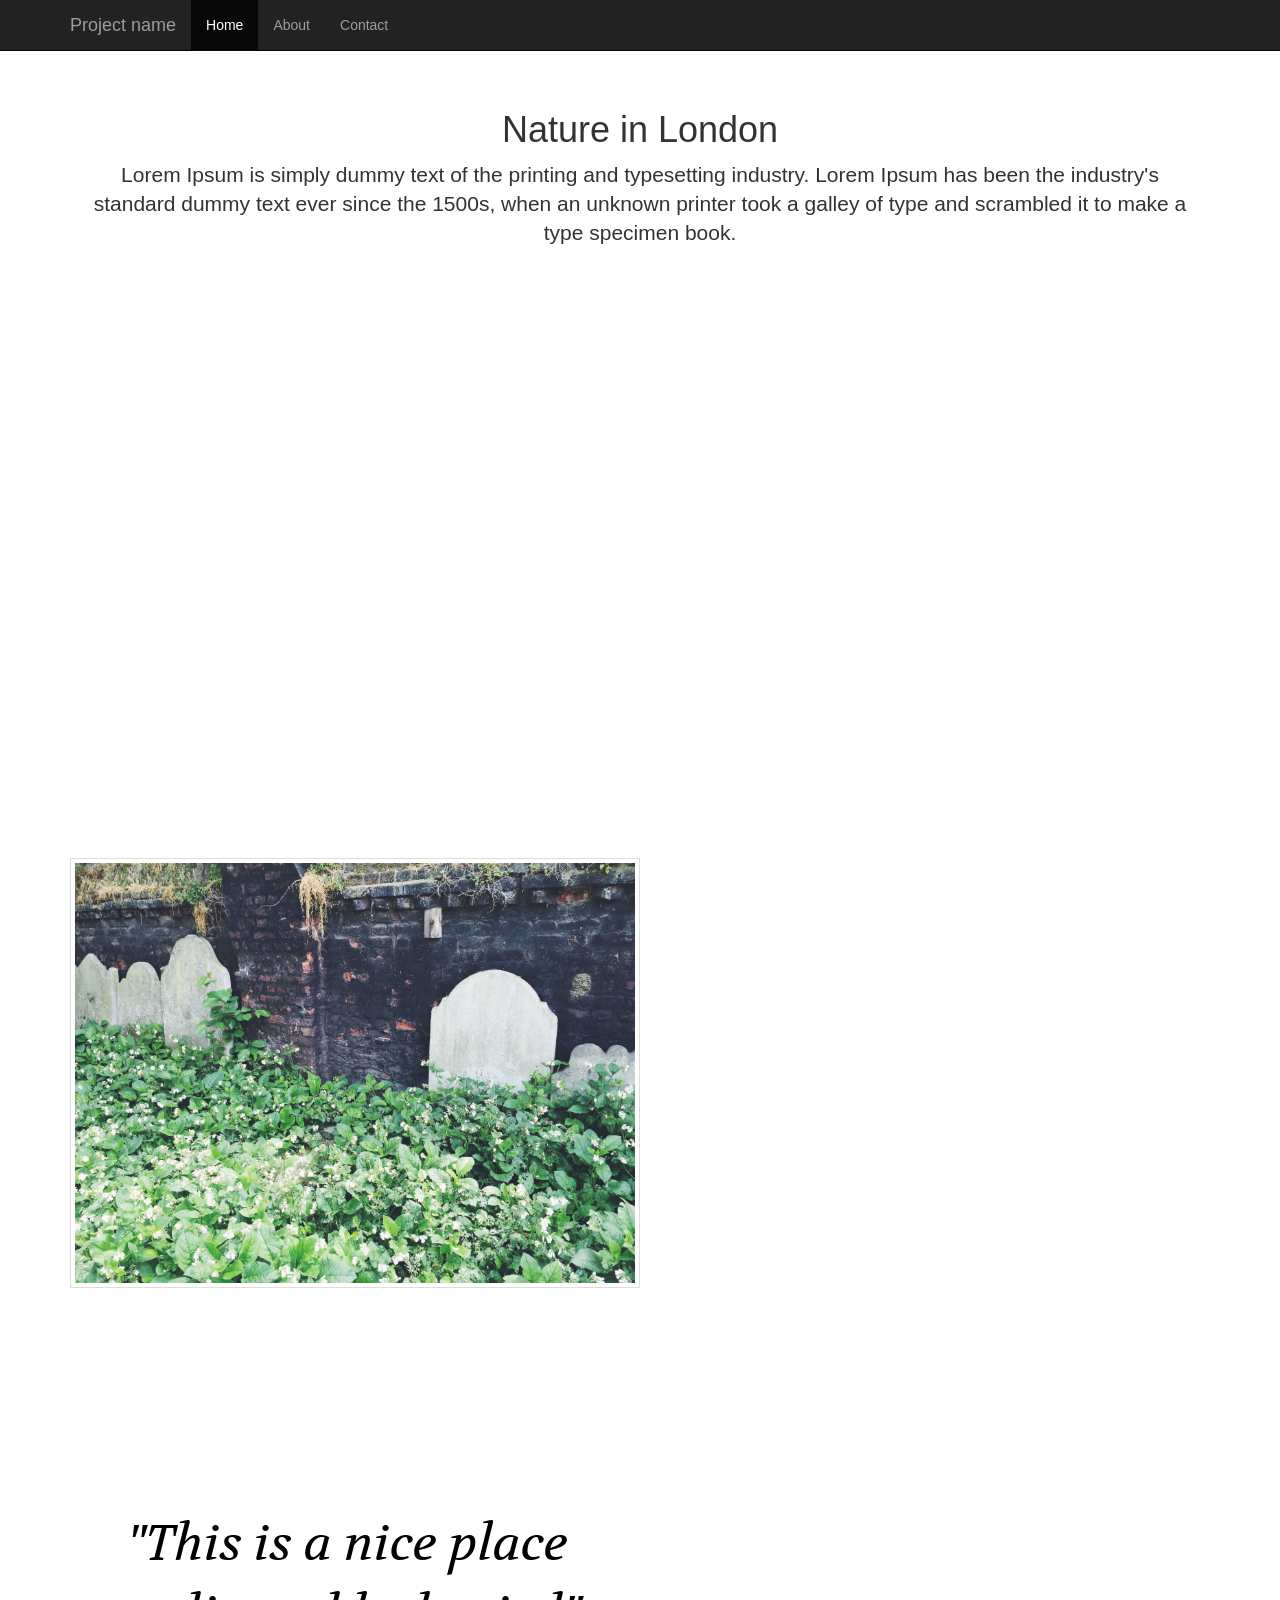
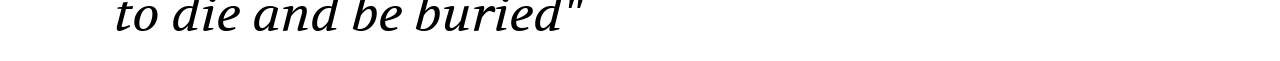
==== Amaal/project2/bootstrap-3.3.6-dist/starter-template.html @ d56a8962 "no message" ====
<!DOCTYPE html>
<html lang="en">
  <head>
    <meta charset="utf-8">
    <meta http-equiv="X-UA-Compatible" content="IE=edge">
    <meta name="viewport" content="width=device-width, initial-scale=1">
    <meta name="description" content="">
    <meta name="author" content="">
    <link rel="icon" href="../../favicon.ico">
      
    <link rel="stylesheet" href="http://cdn.leafletjs.com/leaflet/v0.7.7/leaflet.css" />
    <link rel="stylesheet" href="main.css" />

    <title>Starter Template for Bootstrap</title>

    <!-- Bootstrap core CSS -->
    <link href="css/bootstrap.min.css" rel="stylesheet">

    <!-- Custom styles for this template -->
    <link href="starter-template.css" rel="stylesheet">
    <link href='https://fonts.googleapis.com/css?family=Volkhov:400italic' rel='stylesheet' type='text/css'>

    <!-- Just for debugging purposes. Don't actually copy these 2 lines! -->
    <!--[if lt IE 9]><script src="../../assets/js/ie8-responsive-file-warning.js"></script><![endif]-->
    <script src="../../assets/js/ie-emulation-modes-warning.js"></script>

    <!-- HTML5 shim and Respond.js IE8 support of HTML5 elements and media queries -->
    <!--[if lt IE 9]>
      <script src="https://oss.maxcdn.com/html5shiv/3.7.2/html5shiv.min.js"></script>
      <script src="https://oss.maxcdn.com/respond/1.4.2/respond.min.js"></script>
    <![endif]-->
  </head>

  <body>

    <div class="navbar navbar-inverse navbar-fixed-top" role="navigation">
      <div class="container">
        <div class="navbar-header">
          <button type="button" class="navbar-toggle collapsed" data-toggle="collapse" data-target=".navbar-collapse">
            <span class="sr-only">Toggle navigation</span>
            <span class="icon-bar"></span>
            <span class="icon-bar"></span>
            <span class="icon-bar"></span>
          </button>
          <a class="navbar-brand" href="#">Project name</a>
        </div>
        <div class="collapse navbar-collapse">
          <ul class="nav navbar-nav">
            <li class="active"><a href="#">Home</a></li>
            <li><a href="#about">About</a></li>
            <li><a href="#contact">Contact</a></li>
          </ul>
        </div><!--/.nav-collapse -->
      </div>
    </div>

    <div class="container">

      <div class="starter-template">
        <h1>Nature in London</h1>
        <p class="lead">Lorem Ipsum is simply dummy text of the printing and typesetting industry. Lorem Ipsum has been the industry's standard dummy text ever since the 1500s, when an unknown printer took a galley of type and scrambled it to make a type specimen book. </p>
      </div>
        
<!-- Map-->
        <div class ="row">
            <div id="mapid" class ="col-xs-8"></div>
        </div>
        
<!--        Grave Image-->
        <div class = "row">
            <div class = "col-md-6">
                <img class ="thumbnail" src = "images/grave.JPG"> 
            </div>
        </div>
            
<!--            Quote by Misky-->
            <div class = "row">
            <div class = "col-md-6">
                <p class = "text">"This is a nice place<br>to die and be buried" <style>- Hibo Misky</style></p>
                </div>
            </div>

<!--
        
        <div class = "row">
            <div class = "col-md-6">
             <img class ="thumbnail" src = "images/plants.JPG">     
            </div> 
        </div>    
            
            <div class = "row">
                <div class = "col-md-6">
                    <p class = "text"> Hello</p>
                </div>
            </div>
            
            
-->
            
    </div> <!--/.container -->


    <!-- Bootstrap core JavaScript
    ================================================== -->
  <script src="https://code.jquery.com/jquery-2.2.3.js"></script>
    <script src="http://cdn.leafletjs.com/leaflet/v0.7.7/leaflet.js"></script>
    <script src="js/bootstrap.min.js"></script>
    <!-- IE10 viewport hack for Surface/desktop Windows 8 bug -->
    <script src="../assets/js/ie10-viewport-bug-workaround.js"></script>
       <script src="main.js"></script>
      
  </body>
</html>
---- Amaal/project2/bootstrap-3.3.6-dist/main.css ----
#mapid {
    height: 500px;
   
}

img.thumbnail {  
 height: 430px;
 border-radius: 0%;
 margin-top: 50px;
 margin-left: 0px;
    
}



p.text {
    margin-top: 200px;
    text-align: center;
    color: black;
    font-family:'Volkhov', serif;
    font-size: 50px;
    font-style: italic;

}

p.quote {
    text-align: center;
    color: black;
    font-family:'Volkhov', serif;
    font-size: 25px;
    font-style: italic;


}
---- Amaal/project2/bootstrap-3.3.6-dist/starter-template.css ----
body {
  padding-top: 50px;
}
.starter-template {
  padding: 40px 15px;
  text-align: center;
}

navbar-header {
    color: black;
}
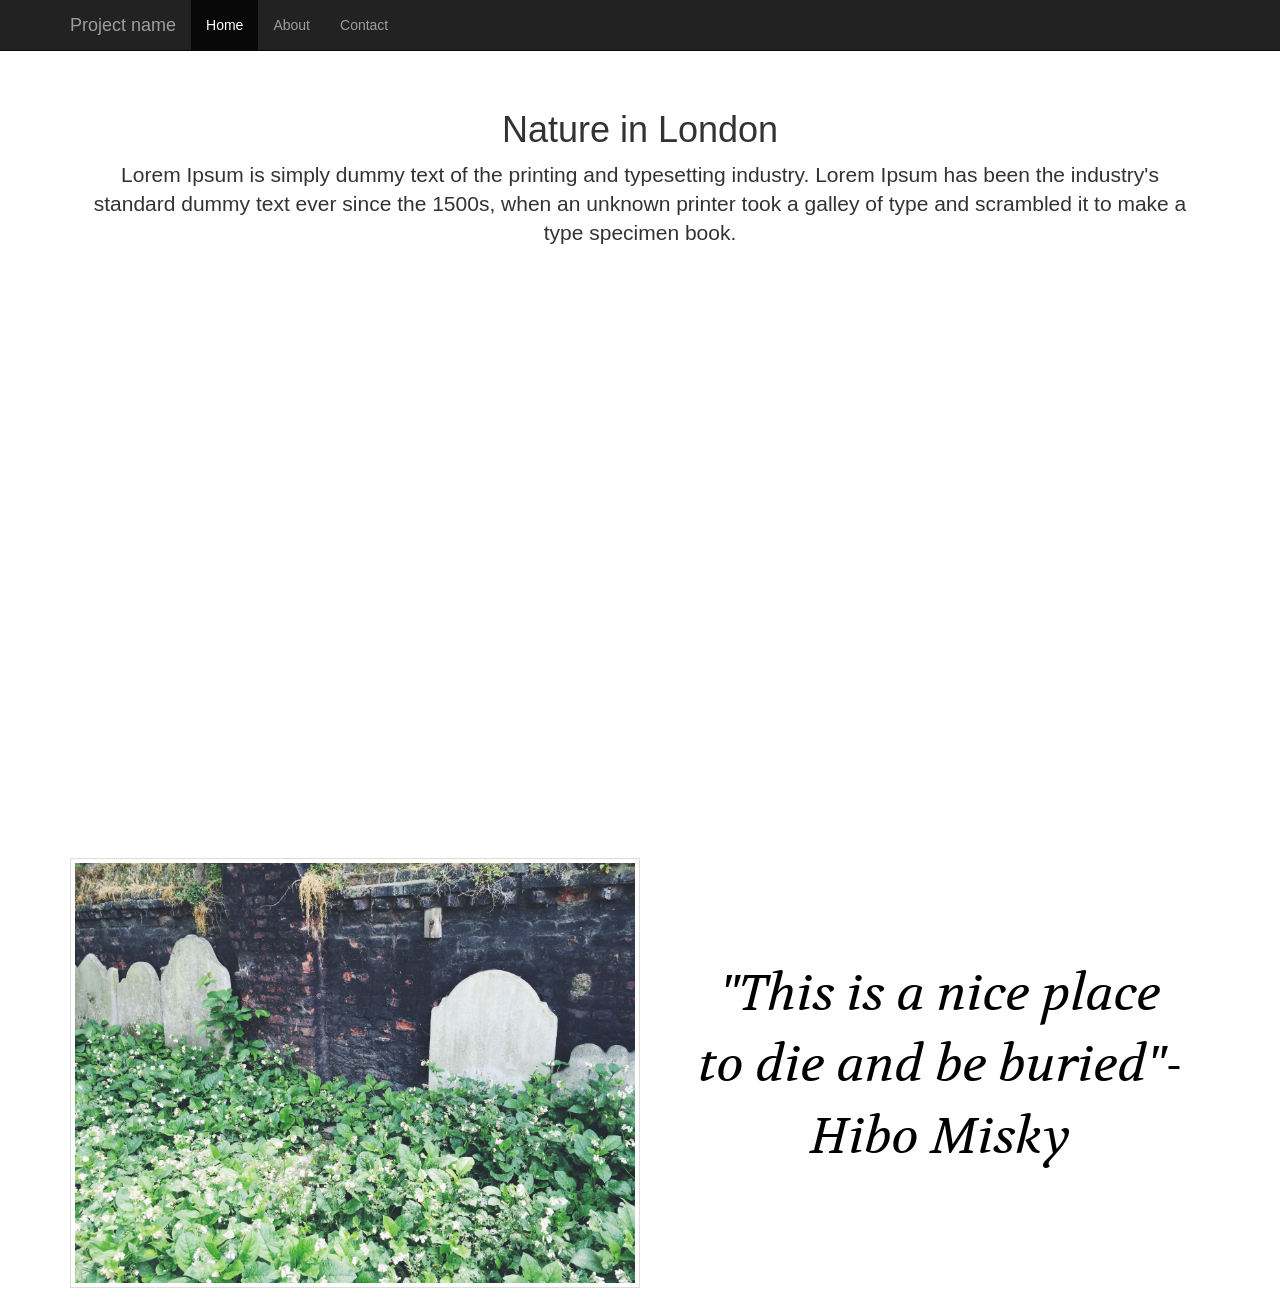
==== commit 612b70bd: "no message" ====
--- a/Amaal/project2/bootstrap-3.3.6-dist/starter-template.html
+++ b/Amaal/project2/bootstrap-3.3.6-dist/starter-template.html
@@ -65,29 +65,33 @@
         <div class ="row">
             <div id="mapid" class ="col-xs-8"></div>
         </div>
+
         
-<!--        Grave Image-->
         <div class = "row">
             <div class = "col-md-6">
                 <img class ="thumbnail" src = "images/grave.JPG"> 
             </div>
-        </div>
             
-<!--            Quote by Misky-->
-            <div class = "row">
+         <div class = "row">
             <div class = "col-md-6">
-                <p class = "text">"This is a nice place<br>to die and be buried" <style>- Hibo Misky</style></p>
+                <p class = "text">"This is a nice place<br>to die and be buried"- Hibo Misky</p>
                 </div>
             </div>
 
+        </div>
+
+        
+
+        
 <!--
-        
         <div class = "row">
             <div class = "col-md-6">
              <img class ="thumbnail" src = "images/plants.JPG">     
             </div> 
         </div>    
             
+-->
+<!--
             <div class = "row">
                 <div class = "col-md-6">
                     <p class = "text"> Hello</p>
--- a/Amaal/project2/bootstrap-3.3.6-dist/main.css
+++ b/Amaal/project2/bootstrap-3.3.6-dist/main.css
@@ -14,15 +14,16 @@
 
 
 p.text {
-    margin-top: 200px;
     text-align: center;
     color: black;
     font-family:'Volkhov', serif;
     font-size: 50px;
     font-style: italic;
+    margin-top: 150px; 
 
 }
 
+/*
 p.quote {
     text-align: center;
     color: black;
@@ -33,3 +34,4 @@
 
 }
 
+*/
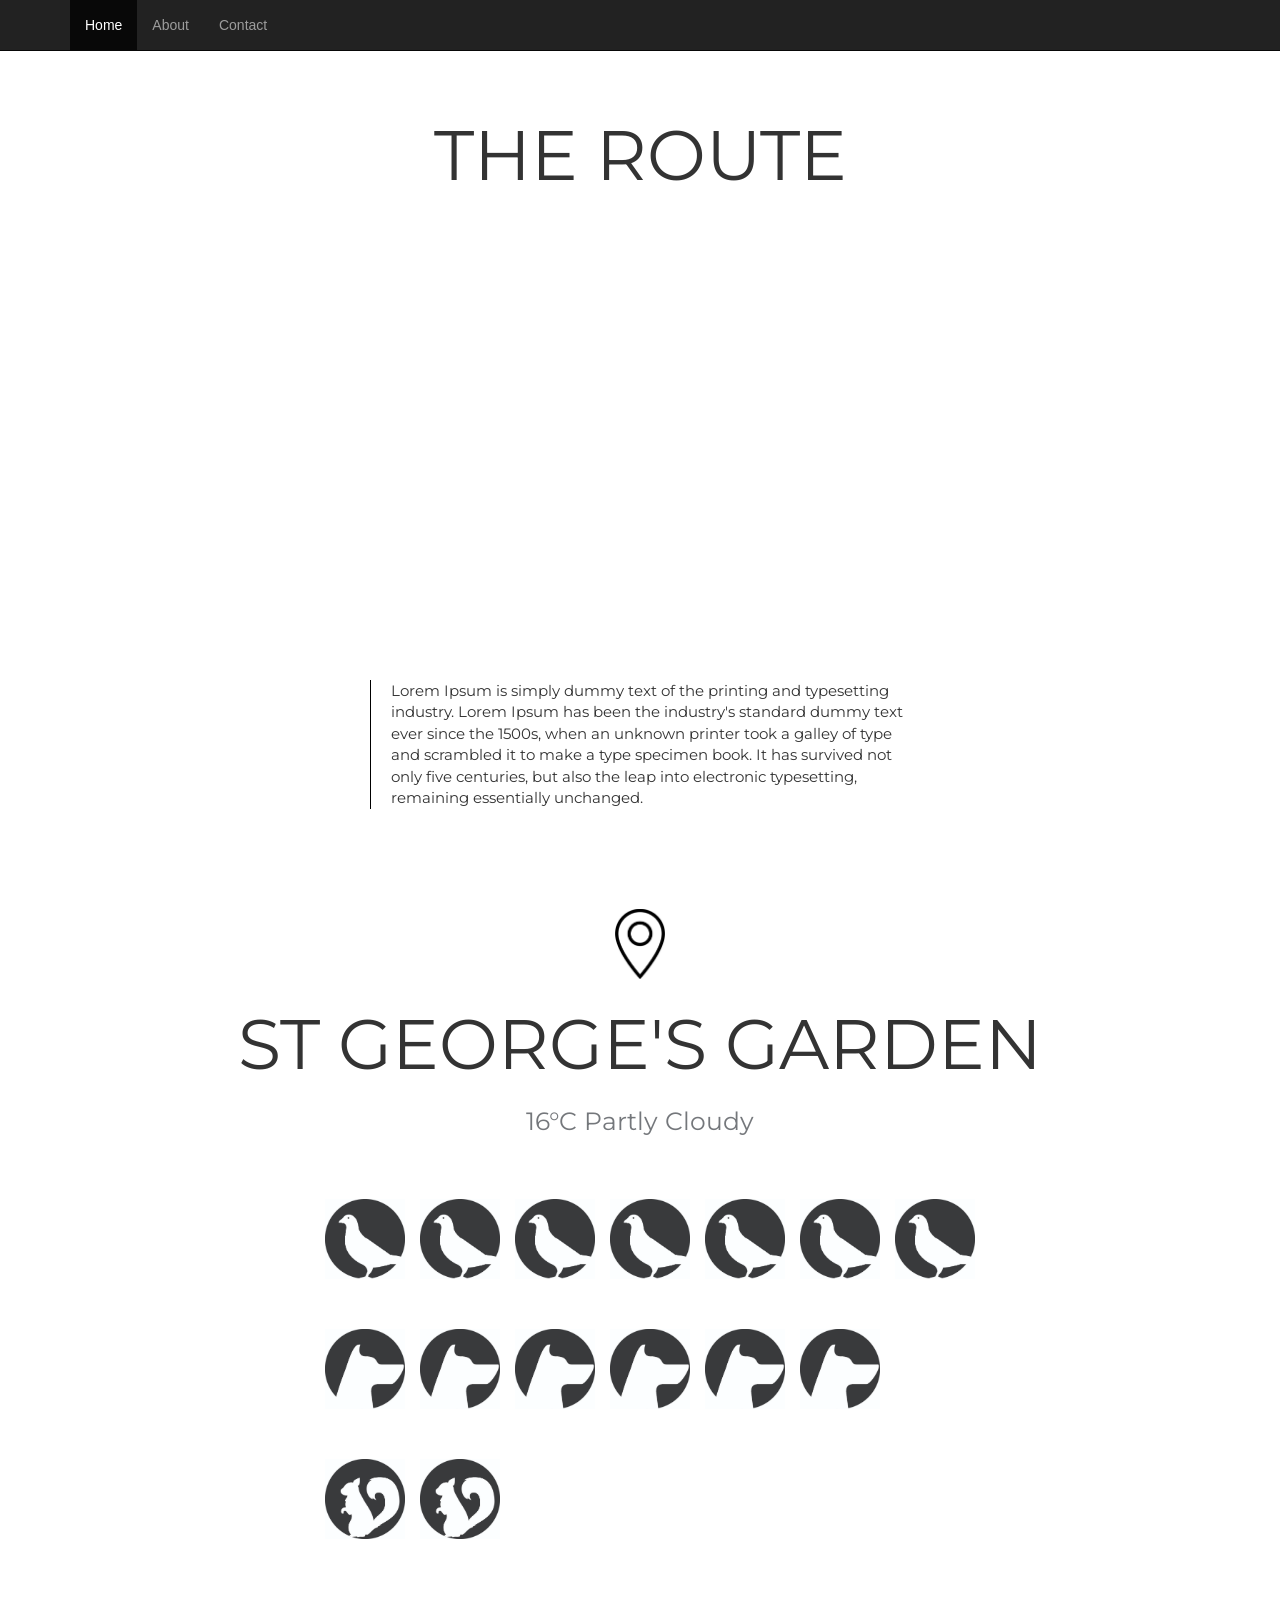
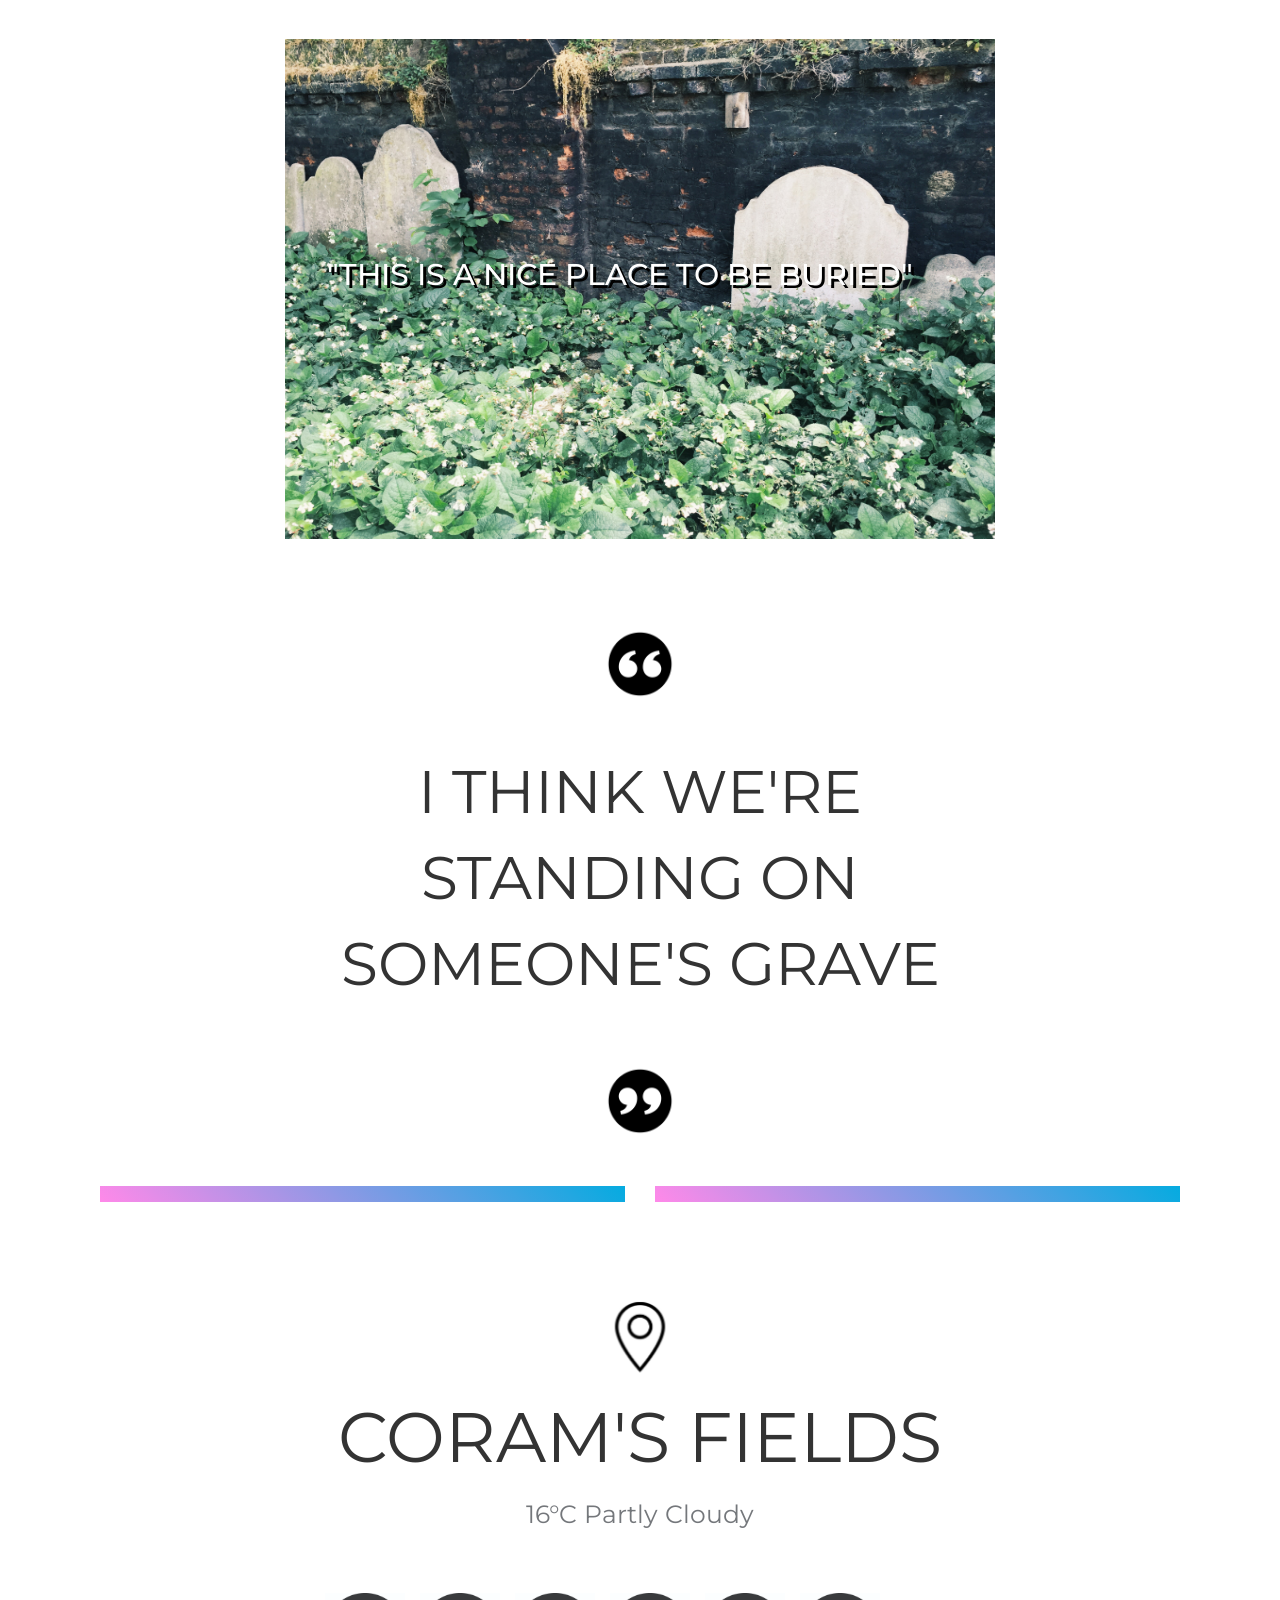
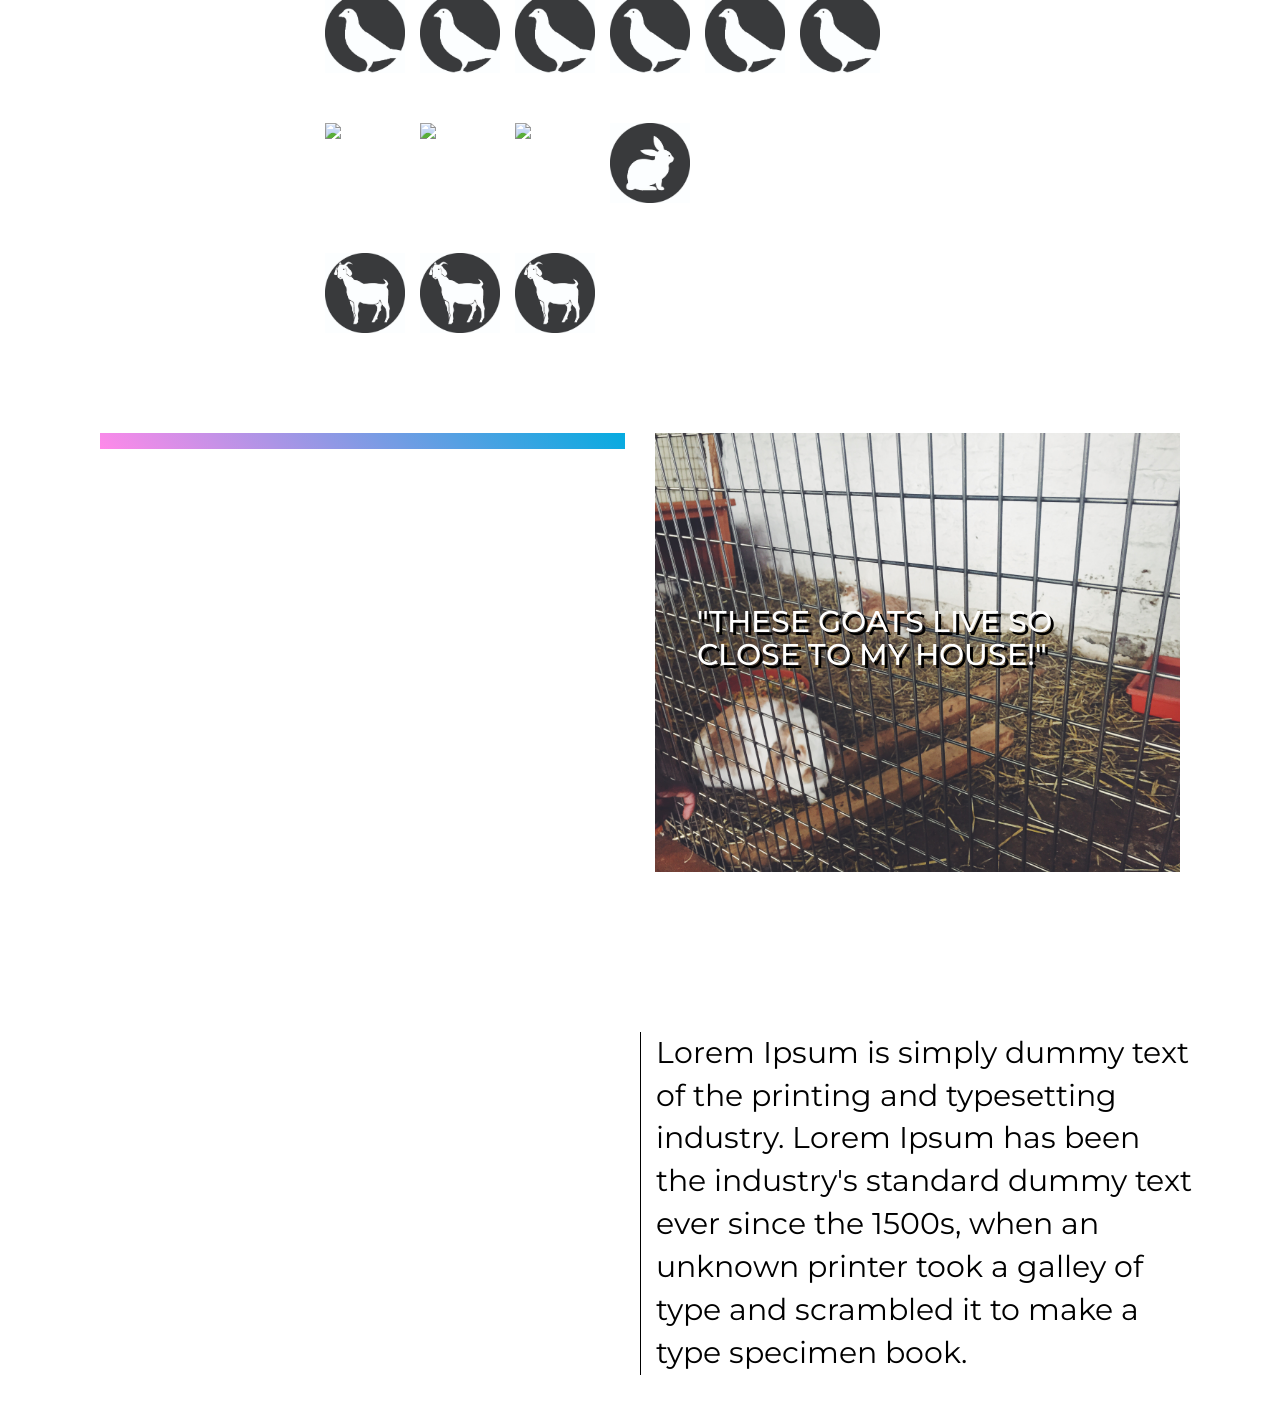
==== commit 1a70c588: "Merge branch 'master' of https://github.com/cassiel/2DLab2016 * 'master' of https://github.com/cassi" ====
--- a/Amaal/project2/bootstrap-3.3.6-dist/starter-template.html
+++ b/Amaal/project2/bootstrap-3.3.6-dist/starter-template.html
@@ -9,9 +9,12 @@
     <link rel="icon" href="../../favicon.ico">
       
     <link rel="stylesheet" href="http://cdn.leafletjs.com/leaflet/v0.7.7/leaflet.css" />
+    <link href='https://fonts.googleapis.com/css?family=Montserrat:400,700' rel='stylesheet' type='text/css'>
     <link rel="stylesheet" href="main.css" />
-
-    <title>Starter Template for Bootstrap</title>
+    <link rel="stylesheet" href="scatter.css" />
+    <link rel="stylesheet" href="graph.css" />
+
+    <title>Nature in London</title>
 
     <!-- Bootstrap core CSS -->
     <link href="css/bootstrap.min.css" rel="stylesheet">
@@ -42,7 +45,7 @@
             <span class="icon-bar"></span>
             <span class="icon-bar"></span>
           </button>
-          <a class="navbar-brand" href="#">Project name</a>
+<!--          <a class="navbar-brand" href="#">Project name</a>-->
         </div>
         <div class="collapse navbar-collapse">
           <ul class="nav navbar-nav">
@@ -57,50 +60,299 @@
     <div class="container">
 
       <div class="starter-template">
-        <h1>Nature in London</h1>
-        <p class="lead">Lorem Ipsum is simply dummy text of the printing and typesetting industry. Lorem Ipsum has been the industry's standard dummy text ever since the 1500s, when an unknown printer took a galley of type and scrambled it to make a type specimen book. </p>
-      </div>
-        
-<!-- Map-->
+
+        <div class = "row">
+            <div class = "titles" class ="col-md-8 col-md-offset-2">
+            <p>THE ROUTE</p>
+            </div>
+        </div>
+          
+          <!-- Map-->
         <div class ="row">
-            <div id="mapid" class ="col-xs-8"></div>
-        </div>
-
-        
-        <div class = "row">
+            <div id="mapid" class ="col-md-8 col-md-offset-2"></div>
+        </div>
+
+        
+        <div class = "row">
+            <div class ="col-md-6 col-md-offset-3">
+            <p class = "aimText">Lorem Ipsum is simply dummy text of the printing and typesetting industry. Lorem Ipsum has been the industry's standard dummy text ever since the 1500s, when an unknown printer took a galley of type and scrambled it to make a type specimen book. It has survived not only five centuries, but also the leap into electronic typesetting, remaining essentially unchanged. </p>
+            </div>
+        </div>
+          
+        <div class = "row">
+            <div class = "col-md-2 col-md-offset-5">
+                <img class ="pin" src = "images/locationPin.jpg"> 
+            </div>
+          </div>    
+    
+          
+        <div class = "row">
+            <div class = "titles" class ="col-md-8 col-md-offset-2">
+            <p>ST GEORGE'S GARDEN</p>
+            </div>
+        </div>
+        
+          
+        <div class = "row">
+            <div class ="col-md-8 col-md-offset-2">
+            <p class = "subheading">16°C Partly Cloudy</p>
+            </div>
+        </div>
+          
+<!--    bird Icons    -->
+        <div class = "row">
+            <div class = "col-md-1 col-md-offset-2">
+                <img class ="icons" src = "images/birdIcon.jpg"> 
+            </div>
+            
+            <div class = "col-md-1">
+                <img class ="icons" src = "images/birdIcon.jpg"> 
+            </div>
+             <div class = "col-md-1">
+                <img class ="icons" src = "images/birdIcon.jpg"> 
+            </div>
+            <div class = "col-md-1">
+                <img class ="icons" src = "images/birdIcon.jpg"> 
+            </div>
+            
+            <div class = "col-md-1">
+                <img class ="icons" src = "images/birdIcon.jpg"> 
+            </div>
+             <div class = "col-md-1">
+                <img class ="icons" src = "images/birdIcon.jpg"> 
+            </div>
+             <div class = "col-md-1">
+                <img class ="icons" src = "images/birdIcon.jpg"> 
+            </div>
+            
+        </div>
+        
+        <!-- Dog icons-->  
+        <div class = "row">
+            <div class = "col-md-1 col-md-offset-2">
+                <img class ="icons" src = "images/dogicon.jpg"> 
+            </div>
+            
+            <div class = "col-md-1">
+                <img class ="icons" src = "images/dogicon.jpg"> 
+            </div>
+             <div class = "col-md-1">
+                <img class ="icons" src = "images/dogicon.jpg"> 
+            </div>
+            <div class = "col-md-1">
+                <img class ="icons" src = "images/dogicon.jpg"> 
+            </div>
+            
+            <div class = "col-md-1">
+                <img class ="icons" src = "images/dogicon.jpg"> 
+            </div>
+             <div class = "col-md-1">
+                <img class ="icons" src = "images/dogicon.jpg"> 
+            </div>
+        </div>    
+          
+        <div class = "row">
+            <div class = "col-md-1 col-md-offset-2">
+                <img class ="icons" src = "images/squirrel.jpg"> 
+            </div>
+            
+            <div class = "col-md-1">
+                <img class ="icons" src = "images/squirrel.jpg"> 
+            </div>
+        </div>
+    
+                    
+<!--
+          <div class="col-md-8 col-md-offset-2">
+                <div class="hovereffect">
+                        <img class="graveYard" src="images/graveFiltered.JPG">
+                <div class="overlay">
+                     <h2>"This is a nice place to be buried"</h2>
+                <p class="quote">- Hibo Misky</p>
+        </div>
+    </div>
+</div>
+          
+-->
+
+          <div class="col-md-8 col-md-offset-2 extraMargin">
+        <div class="hovereffect">
+            <img class="graveYard" src="images/graveFiltered.JPG">
+                <div class="overlay">
+                    <h2 class = "gravequote">"This is a nice place to be buried"</h2>
+                    <p class = "quote">- Hibo Misky</p>
+                </div>
+        </div>
+    </div>
+          
+          
+        <div class = "row">
+            <div class = "col-md-8 col-md-offset-2">
+                <img class = "imgQuotes" src = "images/quoteOpen.png">
+            </div>
+        </div> 
+          
+        <div class = "row">
+            <div class = "col-md-8 col-md-offset-2">
+                <p class = "titleQuote">I THINK WE'RE STANDING ON SOMEONE'S GRAVE</p>
+            </div>
+        </div> 
+
+                    
+        <div class = "row">
+            <div class = "col-md-8 col-md-offset-2">
+                <img class = "imgQuotes" src = "images/quoteClose.png">
+            </div>
+        </div> 
+
+          
+        <!--hover images. Source: http://miketricking.github.io/dist/ -->
+
+    <div class="col-md-6">
+        <div class="hovereffect">
+            <img class="img-responsive" src="images/multiPlants.JPG">
+                <div class="overlay">
+                    <h2>"There are way too many flies over here"</h2>
+                    <p class = "quote">- Amaal Mohamed</p>
+                </div>
+        </div>
+    </div>
+
+    <div class="col-md-6">
+        <div class="hovereffect">
+            <img class="img-responsive" src="images/evergreen.JPG">
+                <div class="overlay">
+                    <h2 class ="hover text">"I need these plants in my room" </h2>
+                    <p class = "quote">- Hibo Misky</p>
+                </div>
+        </div>
+    </div>
+          
+
+        <!--end of images grid-->
+          
+        <div class = "row">
+            <div class = "col-md-2 col-md-offset-5">
+                <img class ="pin two" src = "images/locationPin.jpg"> 
+            </div>
+          </div>    
+          
+        <div class = "row">
+            <div class = "titles" class ="col-md-8 col-md-offset-2">
+            <p>CORAM'S FIELDS</p>
+            </div>
+        </div>
+        
+          
+        <div class = "row">
+            <div class ="col-md-8 col-md-offset-2">
+            <p class = "subheading">16°C Partly Cloudy</p>
+            </div>
+        </div>
+          
+        <div class ="row">
+            <div class = "col-md-1 col-md-offset-2">
+                <img class ="icons" src = "images/birdIcon.jpg"> 
+            </div>
+          
+            <div class = "col-md-1">
+                 <img class ="icons" src = "images/birdIcon.jpg"> 
+            </div>
+            
+            <div class = "col-md-1">
+                <img class ="icons" src = "images/birdIcon.jpg"> 
+            </div>
+            
+            <div class = "col-md-1">
+                <img class ="icons" src = "images/birdIcon.jpg"> 
+            </div>
+            
+            <div class = "col-md-1">
+                <img class ="icons" src = "images/birdIcon.jpg"> 
+            </div>
+            
+             <div class = "col-md-1">
+                <img class ="icons" src = "images/birdIcon.jpg"> 
+            </div>
+            
+        </div>
+        
+        <div class = "row">
+            <div class = "col-md-1 col-md-offset-2">
+                <img class ="icons" src = "images/rabbiticon.JPG"> 
+            </div>
+            <div class = "col-md-1">
+                <img class ="icons" src = "images/rabbiticon.JPG"> 
+            </div>
+            <div class = "col-md-1">
+                <img class ="icons" src = "images/rabbiticon.JPG"> 
+            </div>
+            
+            <div class = "col-md-1">
+                <img class ="icons" src = "images/rabbiticon.jpg"> 
+            </div>
+        </div>  
+          
+          
+          <div class = "row">
+            <div class = "col-md-1 col-md-offset-2">
+                <img class ="icons" src = "images/goat%202.jpg"> 
+            </div>
+            <div class = "col-md-1">
+                <img class ="icons" src = "images/goat%202.jpg"> 
+            </div>
+            <div class = "col-md-1">
+                <img class ="icons" src = "images/goat%202.jpg"> 
+            </div>
+        </div>   
+          
+              <div class="col-md-6 extraMargin">
+        <div class="hovereffect">
+            <img class="img-responsive" src="images/goat.jpg">
+                <div class="overlay">
+                    <h2>"If only we could pet them"</h2>
+                    <p class = "quote">- Hibo Misky</p>
+                </div>
+        </div>
+    </div>
+
+    <div class="col-md-6 extraMargin">
+        <div class="hovereffect">
+            <img class="img-responsive" src="images/rabbit.JPG">
+                <div class="overlay">
+                    <h2 class ="hover text"> "These goats live so close to my house!"</h2>
+                    <p class = "quote">- Amaal Mohamed</p>
+                </div>
+        </div>
+    </div>
+          
+          
+        <div class ="row">
             <div class = "col-md-6">
-                <img class ="thumbnail" src = "images/grave.JPG"> 
-            </div>
-            
-         <div class = "row">
-            <div class = "col-md-6">
-                <p class = "text">"This is a nice place<br>to die and be buried"- Hibo Misky</p>
-                </div>
-            </div>
-
-        </div>
-
-        
-
-        
+                <div id="pieChart"></div>     
+            </div>
+        <p class = "pieQuote col-md-6"> Lorem Ipsum is simply dummy text of the printing and typesetting industry. Lorem Ipsum has been the industry's standard dummy text ever since the 1500s, when an unknown printer took a galley of type and scrambled it to make a type specimen book.</p>    
+        </div>  
+
 <!--
-        <div class = "row">
-            <div class = "col-md-6">
-             <img class ="thumbnail" src = "images/plants.JPG">     
-            </div> 
-        </div>    
-            
+                     
+    <div class = "row">
+        <div class = "col-md-12" id = "graph">   
+        </div>
+    </div>    
 -->
+          
 <!--
-            <div class = "row">
-                <div class = "col-md-6">
-                    <p class = "text"> Hello</p>
-                </div>
-            </div>
-            
-            
+    <div class = "row">
+        <div class = "col-md-12" id = "scatterGraph">
+        </div>
+    </div>    
+        
 -->
-            
+
+   
+ 
+    </div>
     </div> <!--/.container -->
 
 
@@ -112,6 +364,14 @@
     <!-- IE10 viewport hack for Surface/desktop Windows 8 bug -->
     <script src="../assets/js/ie10-viewport-bug-workaround.js"></script>
        <script src="main.js"></script>
+      <script src = "http://d3js.org/d3.v3.min.js"></script>
+      <script src="scatter.js"></script>
+     <script src="graph.js"></script>
+      <!--Js pie chart code-->
+
+    <script src="d3pie.min.js"></script>
+    <script src="//cdnjs.cloudflare.com/ajax/libs/d3/3.4.4/d3.min.js"></script>
+    <script src="piechart.js"></script>
       
   </body>
 </html>
--- a/Amaal/project2/bootstrap-3.3.6-dist/main.css
+++ b/Amaal/project2/bootstrap-3.3.6-dist/main.css
@@ -1,37 +1,211 @@
 #mapid {
+    margin-top: 15px;
+    height: 350px;
+
+}
+
+div.titles {
+    font-family: 'Montserrat', sans-serif;
+    font-size: 70px;
+    font-style: bold;
+    padding-top: 15px;
+    
+}
+
+p.subheading {
+    font-family: 'Montserrat', sans-serif;
+    font-size: 25px;
+    color: #74777b;
+}
+
+
+p.aimText {
+    font-family: 'Montserrat', sans-serif;
+    font-size: 15px;
+    border-left: 1px solid black;
+    text-align: left;
+    padding-left: 20px;
+    margin-top: 100px;
+    margin-bottom: 100px;
+}
+
+img.pin {
+    height: 70px;
+    
+}
+
+img.icons {
+    height: 130px;
+    padding-left: 50px;
+    padding-top: 50px;
+}
+
+img.thumbnail {  
     height: 500px;
+    border: 0px;
+    margin-top: 150px;
+
    
 }
 
-img.thumbnail {  
- height: 430px;
- border-radius: 0%;
- margin-top: 50px;
- margin-left: 0px;
-    
-}
-
-
-
-p.text {
+.quote {
+    font-family: 'Montserrat', sans-serif;
+    font-size: 20px;
+    text-align: left;
+    font-style: italic;
+    color: #cfe2ff;
+    
+}
+
+.gravequote {
+    font-family: 'Montserrat', sans-serif;
+    font-size: 80px;
     text-align: center;
+    color: #cfe2ff;
+}
+
+.titleQuote {
+    font-family: 'Montserrat', sans-serif;
+    font-size: 60px;
+    font-style: bold;
+    text-align: center;
+    padding: 0px;
+}
+
+
+img.imgQuotes {
+    height: 70px;
+    margin-top: 50px;
+    margin-bottom: 50px;
+}
+
+img.graveYard
+  {
+    height: 500px;
+    border: 0px;
+/*    margin-top: 30px;*/
+/*    margin-bottom: 50px;*/
+
+    
+}
+
+.two {
+    margin-top: 100px;
+}
+
+
+.img-responsive  {
+    height: 370px;
+    border: 0px;
+
+
+    
+}
+
+
+.hovereffect {
+  width: 100%;
+  height: 100%;
+  float: left;
+  overflow: hidden;
+  position: relative;
+  text-align: center;
+  cursor: default;
+  background: -webkit-linear-gradient(45deg, #ff89e9 0%, #05abe0 100%);
+  background: linear-gradient(45deg, #ff89e9 0%,#05abe0 100%);
+}
+
+.hovereffect .overlay {
+  width: 100%;
+  height: 100%;
+  position: absolute;
+  overflow: hidden;
+  top: 0;
+  left: 0;
+  padding: 3em;
+  text-align: left;
+}
+
+.hovereffect img {
+  display: block;
+  position: relative;
+  max-width: none;
+  width: calc(100% + 60px);
+  -webkit-transition: opacity 0.35s, -webkit-transform 0.45s;
+  transition: opacity 0.35s, transform 0.45s;
+  -webkit-transform: translate3d(-40px,0,0);
+  transform: translate3d(-40px,0,0);
+}
+
+.hovereffect h2 {
+  text-transform: uppercase;
+  color: white;
+  position: relative;
+  font-size: 30px;
+  background-color: transparent;
+  padding: 25% 0 10px 0;
+  text-align: left;
+  font-family: 'Montserrat', sans-serif;
+  text-shadow: 3px 3px black;
+}
+
+.hovereffect .overlay:before {
+  position: absolute;
+  top: 20px;
+  right: 20px;
+  bottom: 20px;
+  left: 20px;
+  border: 1px solid #fff;
+  content: '';
+  opacity: 0;
+  filter: alpha(opacity=0);
+  -webkit-transition: opacity 0.35s, -webkit-transform 0.45s;
+  transition: opacity 0.35s, transform 0.45s;
+  -webkit-transform: translate3d(-20px,0,0);
+  transform: translate3d(-20px,0,0);
+}
+
+.hovereffect a, .hovereffect p {
+  color: #FFF;
+  opacity: 0;
+  filter: alpha(opacity=0);
+  -webkit-transition: opacity 0.35s, -webkit-transform 0.45s;
+  transition: opacity 0.35s, transform 0.45s;
+  -webkit-transform: translate3d(-10px,0,0);
+  transform: translate3d(-10px,0,0);
+}
+
+.hovereffect:hover img {
+  opacity: 0.6;
+  filter: alpha(opacity=60);
+  -webkit-transform: translate3d(0,0,0);
+  transform: translate3d(0,0,0);
+}
+
+.hovereffect:hover .overlay:before,
+.hovereffect:hover a, .hovereffect:hover p {
+  opacity: 1;
+  filter: alpha(opacity=100);
+  -webkit-transform: translate3d(0,0,0);
+  transform: translate3d(0,0,0);
+}
+
+
+#pieChart {
+    margin-top: 50px;
+}
+
+.pieQuote {
+    font-family: 'Montserrat', sans-serif;
+    font-size: 30px;
+    text-align: left;
     color: black;
-    font-family:'Volkhov', serif;
-    font-size: 50px;
-    font-style: italic;
-    margin-top: 150px; 
-
-}
-
-/*
-p.quote {
-    text-align: center;
-    color: black;
-    font-family:'Volkhov', serif;
-    font-size: 25px;
-    font-style: italic;
-
-
-}
-
-*/
+    border-left: 1px solid black;
+    margin-top: 120px;
+
+}
+
+.extraMargin {
+    padding-top: 100px;
+    padding-bottom: 40px;
+}
--- a/Amaal/project2/bootstrap-3.3.6-dist/scatter.css
+++ b/Amaal/project2/bootstrap-3.3.6-dist/scatter.css
@@ -0,0 +1,25 @@
+body {
+  font: 11px sans-serif;
+}
+
+.axis path,
+.axis line {
+  fill: none;
+  stroke: #000;
+  shape-rendering: crispEdges;
+}
+
+.dot {
+  stroke: #000;
+}
+
+.tooltip {
+  position: absolute;
+  width: 200px;
+  height: 28px;
+  pointer-events: none;
+}
+
+#scatterGraph {
+    height: 200px;
+}
--- a/Amaal/project2/bootstrap-3.3.6-dist/graph.css
+++ b/Amaal/project2/bootstrap-3.3.6-dist/graph.css
@@ -0,0 +1,30 @@
+
+.bar {
+  fill: steelblue;
+}
+
+.bar:hover {
+  fill: brown;
+}
+
+.axis {
+  font: 10px sans-serif;
+}
+
+.axis path,
+.axis line {
+  fill: none;
+  stroke: #000;
+  shape-rendering: crispEdges;
+}
+
+.x.axis path {
+  display: none;
+    
+
+}
+
+
+#graph {
+    height: 250px;
+}
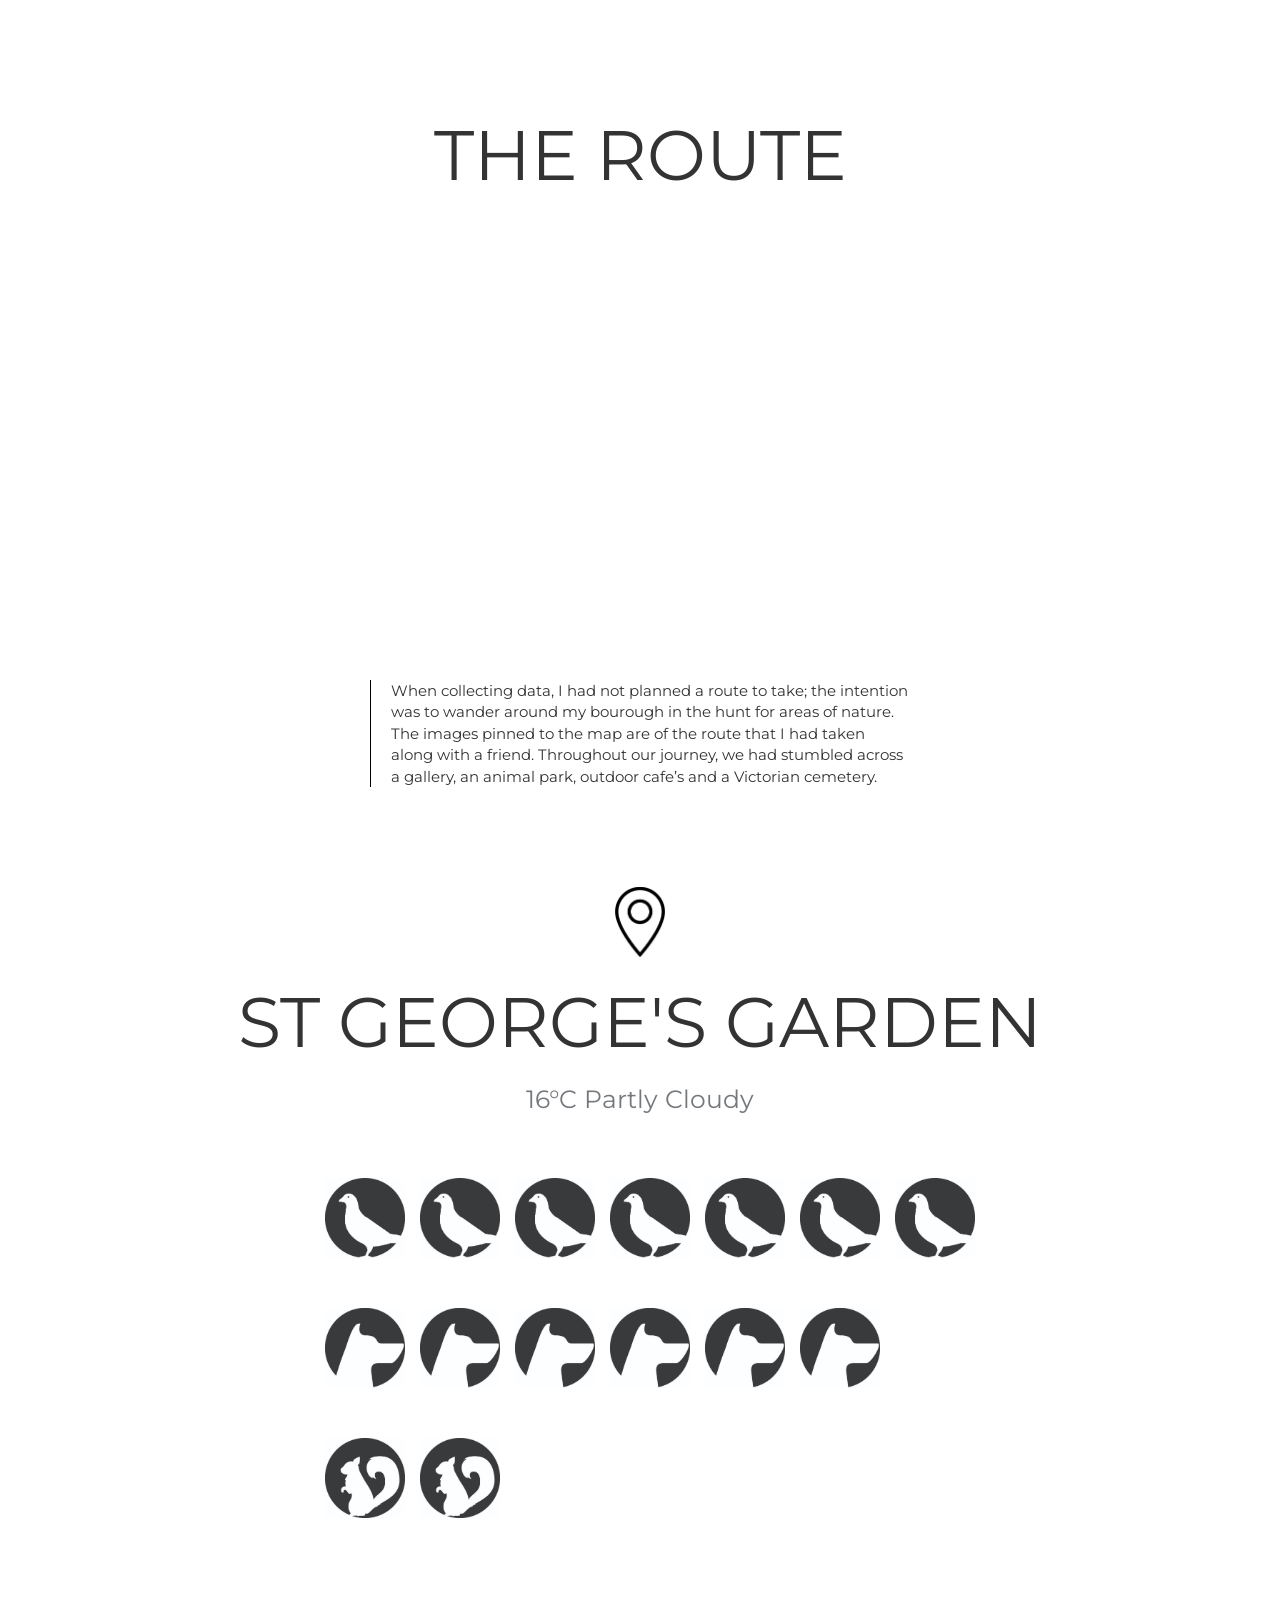
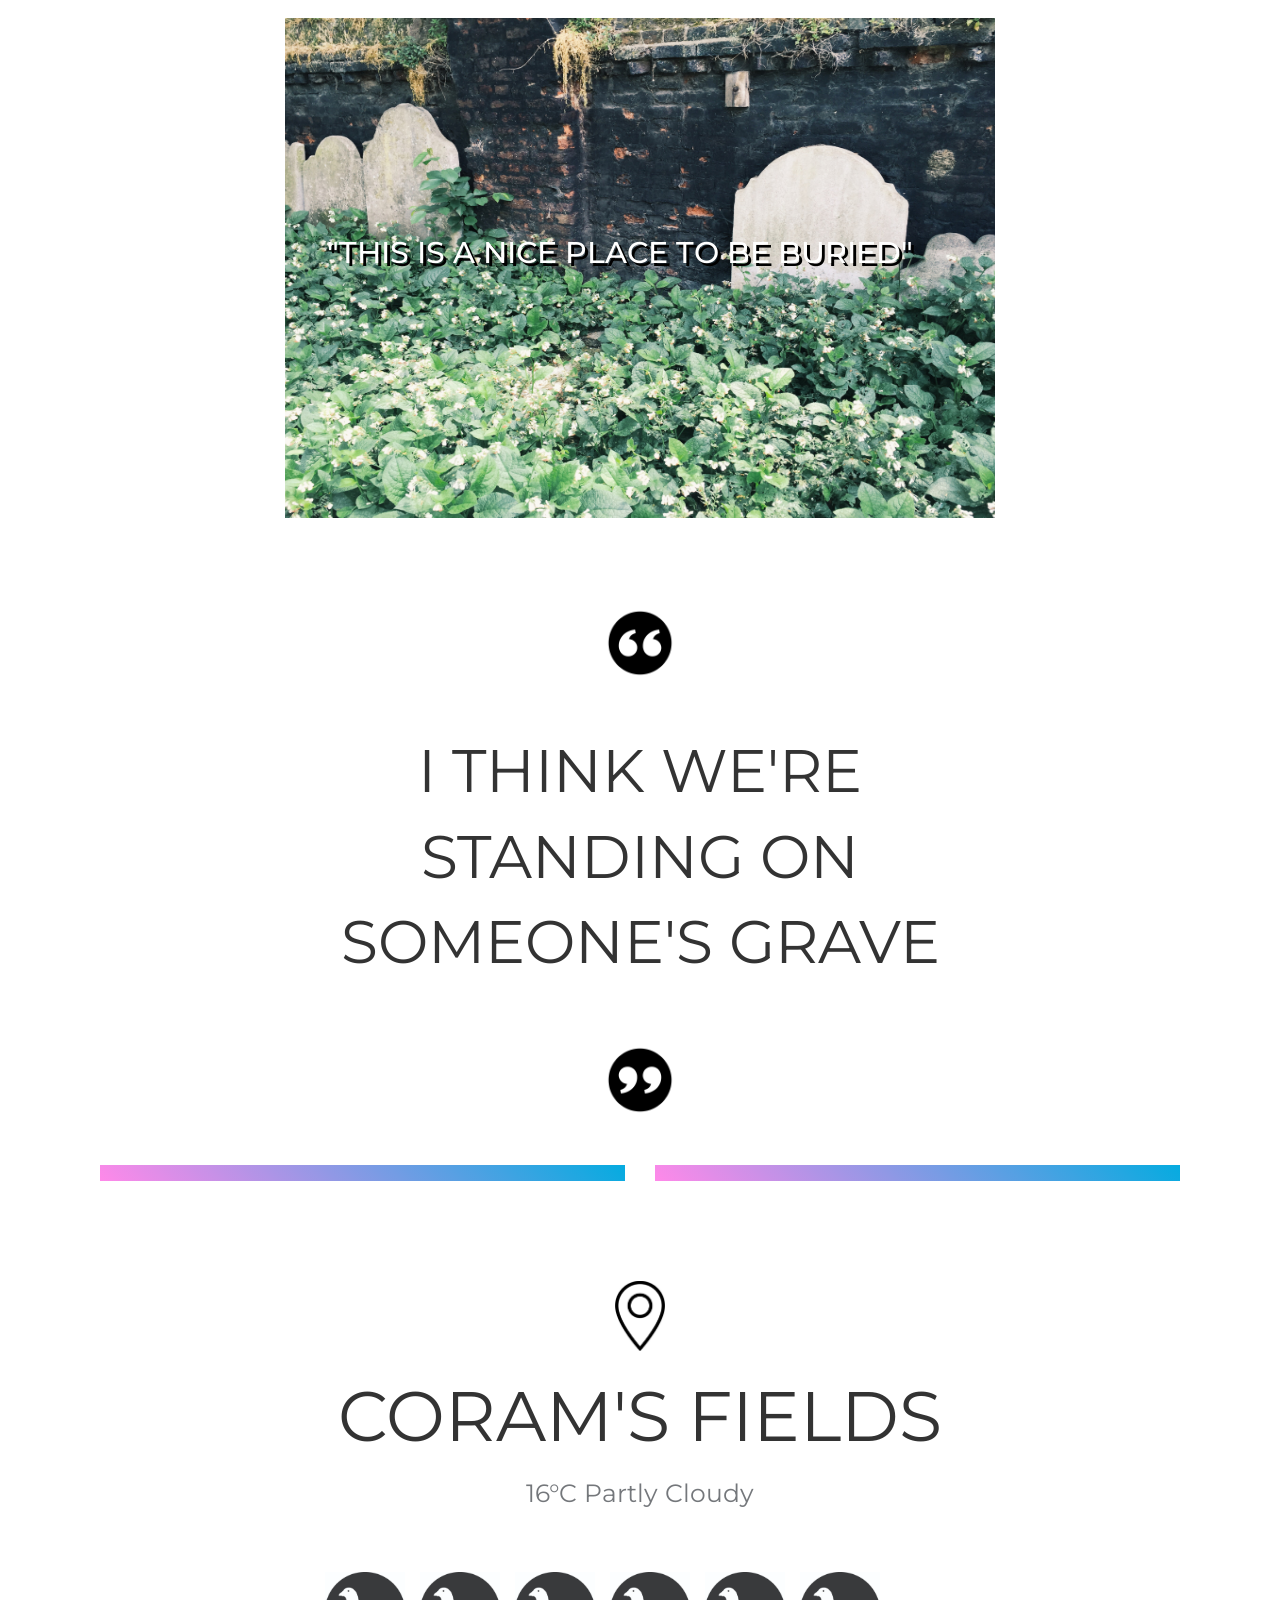
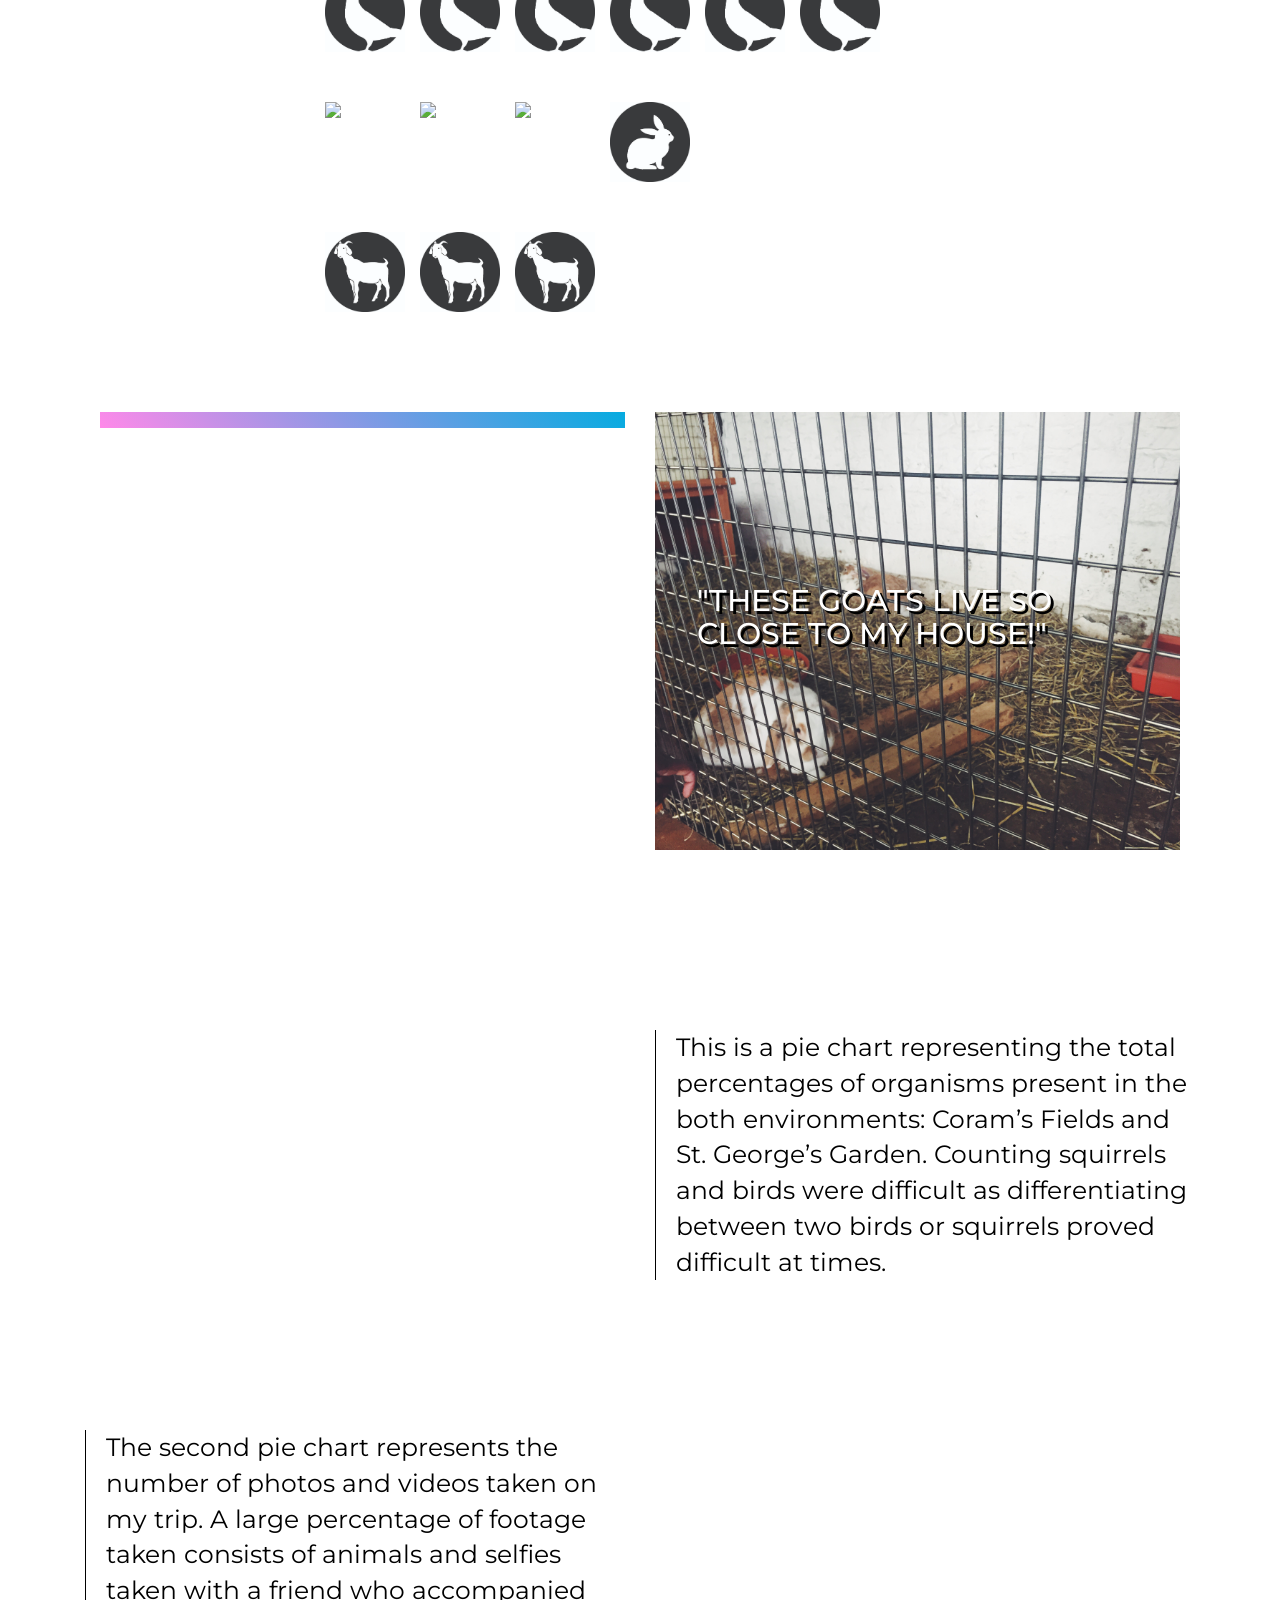
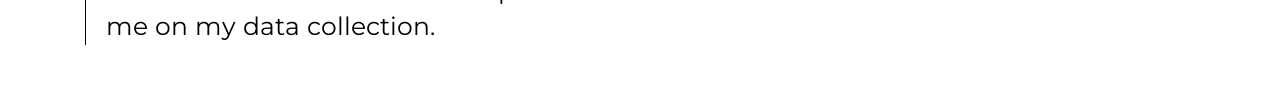
==== commit bba0c6b8: "no message" ====
--- a/Amaal/project2/bootstrap-3.3.6-dist/starter-template.html
+++ b/Amaal/project2/bootstrap-3.3.6-dist/starter-template.html
@@ -35,27 +35,7 @@
   </head>
 
   <body>
-
-    <div class="navbar navbar-inverse navbar-fixed-top" role="navigation">
-      <div class="container">
-        <div class="navbar-header">
-          <button type="button" class="navbar-toggle collapsed" data-toggle="collapse" data-target=".navbar-collapse">
-            <span class="sr-only">Toggle navigation</span>
-            <span class="icon-bar"></span>
-            <span class="icon-bar"></span>
-            <span class="icon-bar"></span>
-          </button>
-<!--          <a class="navbar-brand" href="#">Project name</a>-->
-        </div>
-        <div class="collapse navbar-collapse">
-          <ul class="nav navbar-nav">
-            <li class="active"><a href="#">Home</a></li>
-            <li><a href="#about">About</a></li>
-            <li><a href="#contact">Contact</a></li>
-          </ul>
-        </div><!--/.nav-collapse -->
-      </div>
-    </div>
+ 
 
     <div class="container">
 
@@ -71,11 +51,11 @@
         <div class ="row">
             <div id="mapid" class ="col-md-8 col-md-offset-2"></div>
         </div>
-
-        
+        
+<!--        Grave Image-->
         <div class = "row">
             <div class ="col-md-6 col-md-offset-3">
-            <p class = "aimText">Lorem Ipsum is simply dummy text of the printing and typesetting industry. Lorem Ipsum has been the industry's standard dummy text ever since the 1500s, when an unknown printer took a galley of type and scrambled it to make a type specimen book. It has survived not only five centuries, but also the leap into electronic typesetting, remaining essentially unchanged. </p>
+            <p class = "aimText">When collecting data, I had not planned a route to take; the intention was to wander around my bourough in the hunt for areas of nature. The images pinned to the map are of the route that I had taken along with a friend. Throughout our journey, we had stumbled across a gallery, an animal park, outdoor cafe’s and a Victorian cemetery.</p>
             </div>
         </div>
           
@@ -104,28 +84,27 @@
             <div class = "col-md-1 col-md-offset-2">
                 <img class ="icons" src = "images/birdIcon.jpg"> 
             </div>
-            
-            <div class = "col-md-1">
-                <img class ="icons" src = "images/birdIcon.jpg"> 
-            </div>
-             <div class = "col-md-1">
-                <img class ="icons" src = "images/birdIcon.jpg"> 
-            </div>
-            <div class = "col-md-1">
-                <img class ="icons" src = "images/birdIcon.jpg"> 
-            </div>
-            
-            <div class = "col-md-1">
-                <img class ="icons" src = "images/birdIcon.jpg"> 
-            </div>
-             <div class = "col-md-1">
-                <img class ="icons" src = "images/birdIcon.jpg"> 
-            </div>
-             <div class = "col-md-1">
-                <img class ="icons" src = "images/birdIcon.jpg"> 
-            </div>
-            
-        </div>
+            <div class = "col-md-1">
+                <img class ="icons" src = "images/birdIcon.jpg"> 
+            </div>
+             <div class = "col-md-1">
+                <img class ="icons" src = "images/birdIcon.jpg"> 
+            </div>
+            <div class = "col-md-1">
+                <img class ="icons" src = "images/birdIcon.jpg"> 
+            </div>
+            
+            <div class = "col-md-1">
+                <img class ="icons" src = "images/birdIcon.jpg"> 
+            </div>
+             <div class = "col-md-1">
+                <img class ="icons" src = "images/birdIcon.jpg"> 
+            </div>
+             <div class = "col-md-1">
+                <img class ="icons" src = "images/birdIcon.jpg"> 
+            </div>
+        </div>
+<!-- extra div??-->
         
         <!-- Dog icons-->  
         <div class = "row">
@@ -162,30 +141,18 @@
         </div>
     
                     
-<!--
-          <div class="col-md-8 col-md-offset-2">
-                <div class="hovereffect">
-                        <img class="graveYard" src="images/graveFiltered.JPG">
-                <div class="overlay">
-                     <h2>"This is a nice place to be buried"</h2>
-                <p class="quote">- Hibo Misky</p>
-        </div>
-    </div>
-</div>
-          
--->
+
 
           <div class="col-md-8 col-md-offset-2 extraMargin">
-        <div class="hovereffect">
+            <div class="hovereffect">
             <img class="graveYard" src="images/graveFiltered.JPG">
                 <div class="overlay">
                     <h2 class = "gravequote">"This is a nice place to be buried"</h2>
                     <p class = "quote">- Hibo Misky</p>
                 </div>
-        </div>
-    </div>
-          
-          
+            </div> 
+          </div>      
+
         <div class = "row">
             <div class = "col-md-8 col-md-offset-2">
                 <img class = "imgQuotes" src = "images/quoteOpen.png">
@@ -207,7 +174,7 @@
 
           
         <!--hover images. Source: http://miketricking.github.io/dist/ -->
-
+          
     <div class="col-md-6">
         <div class="hovereffect">
             <img class="img-responsive" src="images/multiPlants.JPG">
@@ -244,6 +211,7 @@
         </div>
         
           
+
         <div class = "row">
             <div class ="col-md-8 col-md-offset-2">
             <p class = "subheading">16°C Partly Cloudy</p>
@@ -258,24 +226,24 @@
             <div class = "col-md-1">
                  <img class ="icons" src = "images/birdIcon.jpg"> 
             </div>
-            
-            <div class = "col-md-1">
-                <img class ="icons" src = "images/birdIcon.jpg"> 
-            </div>
-            
-            <div class = "col-md-1">
-                <img class ="icons" src = "images/birdIcon.jpg"> 
-            </div>
-            
-            <div class = "col-md-1">
-                <img class ="icons" src = "images/birdIcon.jpg"> 
-            </div>
-            
-             <div class = "col-md-1">
-                <img class ="icons" src = "images/birdIcon.jpg"> 
-            </div>
-            
-        </div>
+    
+            <div class = "col-md-1">
+                <img class ="icons" src = "images/birdIcon.jpg"> 
+            </div>
+            
+            <div class = "col-md-1">
+                <img class ="icons" src = "images/birdIcon.jpg"> 
+            </div>
+            
+            <div class = "col-md-1">
+                <img class ="icons" src = "images/birdIcon.jpg"> 
+            </div>
+            
+             <div class = "col-md-1">
+                <img class ="icons" src = "images/birdIcon.jpg"> 
+            </div> 
+        </div>    
+
         
         <div class = "row">
             <div class = "col-md-1 col-md-offset-2">
@@ -306,7 +274,8 @@
             </div>
         </div>   
           
-              <div class="col-md-6 extraMargin">
+    
+    <div class="col-md-6 extraMargin">
         <div class="hovereffect">
             <img class="img-responsive" src="images/goat.jpg">
                 <div class="overlay">
@@ -331,27 +300,21 @@
             <div class = "col-md-6">
                 <div id="pieChart"></div>     
             </div>
-        <p class = "pieQuote col-md-6"> Lorem Ipsum is simply dummy text of the printing and typesetting industry. Lorem Ipsum has been the industry's standard dummy text ever since the 1500s, when an unknown printer took a galley of type and scrambled it to make a type specimen book.</p>    
+                <div class = "col-md-6">
+                <p class = "pieQuote"> This is a pie chart representing the total percentages of organisms present in the both environments: Coram’s Fields and St. George’s Garden. Counting squirrels and birds were difficult as differentiating between two birds or squirrels proved difficult at times.</p></div>
         </div>  
 
-<!--
-                     
-    <div class = "row">
-        <div class = "col-md-12" id = "graph">   
-        </div>
-    </div>    
--->
-          
-<!--
-    <div class = "row">
-        <div class = "col-md-12" id = "scatterGraph">
-        </div>
-    </div>    
-        
--->
-
-   
- 
+
+        <div class ="row">
+            <div class = "col-md-6">
+                <p class = "pieQuote">The second pie chart represents the number of photos and videos taken on my trip. A large percentage of footage taken consists of animals and selfies taken with a friend who accompanied me on my data collection. </p></div>
+            <div class = "col-md-6">
+                <div id="pieChartTwo"></div>     
+            </div>
+          </div>   
+          
+          
+          
     </div>
     </div> <!--/.container -->
 
@@ -372,6 +335,7 @@
     <script src="d3pie.min.js"></script>
     <script src="//cdnjs.cloudflare.com/ajax/libs/d3/3.4.4/d3.min.js"></script>
     <script src="piechart.js"></script>
+    <script src="pieChartTwo.js"></script>
       
   </body>
 </html>
--- a/Amaal/project2/bootstrap-3.3.6-dist/main.css
+++ b/Amaal/project2/bootstrap-3.3.6-dist/main.css
@@ -3,6 +3,22 @@
     height: 350px;
 
 }
+/* overrode default from leaflet.css*/
+.leaflet-popup-content-wrapper {
+    background: #222829;
+}
+
+
+.leaflet-popup-content {
+/*	margin: 20px 25px;*/
+    margin: 0px;
+	line-height: 1.4;
+	}
+
+.leaflet-popup-content p {
+	margin: 18px 0;
+	}
+
 
 div.titles {
     font-family: 'Montserrat', sans-serif;
@@ -17,6 +33,7 @@
     font-size: 25px;
     color: #74777b;
 }
+
 
 
 p.aimText {
@@ -45,7 +62,6 @@
     border: 0px;
     margin-top: 150px;
 
-   
 }
 
 .quote {
@@ -57,6 +73,15 @@
     
 }
 
+p.text {
+    margin-top: 200px;
+    text-align: center;
+    color: black;
+    font-family:'Volkhov', serif;
+    font-size: 50px;
+    font-style: italic;
+}
+
 .gravequote {
     font-family: 'Montserrat', sans-serif;
     font-size: 80px;
@@ -64,10 +89,14 @@
     color: #cfe2ff;
 }
 
+
 .titleQuote {
     font-family: 'Montserrat', sans-serif;
     font-size: 60px;
     font-style: bold;
+}
+
+p.quote {
     text-align: center;
     padding: 0px;
 }
@@ -148,6 +177,7 @@
   font-family: 'Montserrat', sans-serif;
   text-shadow: 3px 3px black;
 }
+
 
 .hovereffect .overlay:before {
   position: absolute;
@@ -197,11 +227,12 @@
 
 .pieQuote {
     font-family: 'Montserrat', sans-serif;
-    font-size: 30px;
+    font-size: 25px;
     text-align: left;
     color: black;
     border-left: 1px solid black;
-    margin-top: 120px;
+    margin-top: 140px;
+    padding-left: 20px;
 
 }
 
@@ -209,3 +240,4 @@
     padding-top: 100px;
     padding-bottom: 40px;
 }
+
